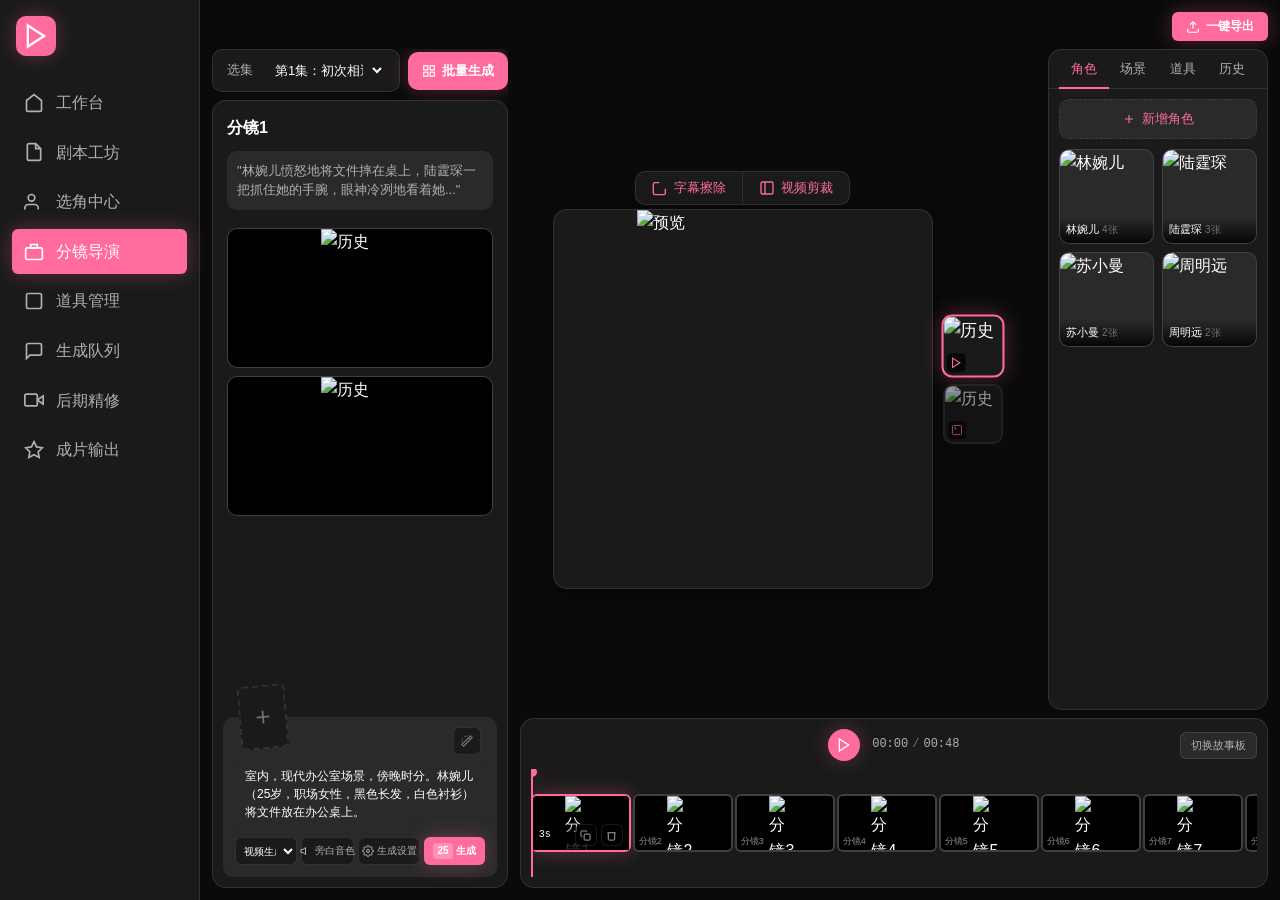
==== index.html @ 308f5a4c "Initial commit: 分镜导演模块暗色主题版本" ====
<!DOCTYPE html>
<html lang="zh-CN">
<head>
  <meta charset="UTF-8">
  <meta name="viewport" content="width=device-width, initial-scale=1.0">
  <title>分镜导演 - 暗色主题</title>
  <link rel="stylesheet" href="director-dark-styles.css">
</head>
<body>
  <div class="app-container">
    <!-- 左侧导航栏 -->
    <nav class="sidebar">
      <div class="sidebar-header">
        <div class="logo">
          <svg width="28" height="28" viewBox="0 0 24 24" fill="none" stroke="currentColor" stroke-width="2"><polygon points="5 3 19 12 5 21 5 3"/></svg>
        </div>
      </div>
      <ul class="nav-menu">
        <li class="nav-item"><svg width="20" height="20" viewBox="0 0 24 24" fill="none" stroke="currentColor" stroke-width="2"><path d="M3 9l9-7 9 7v11a2 2 0 0 1-2 2H5a2 2 0 0 1-2-2z"/></svg><span>工作台</span></li>
        <li class="nav-item"><svg width="20" height="20" viewBox="0 0 24 24" fill="none" stroke="currentColor" stroke-width="2"><path d="M14 2H6a2 2 0 0 0-2 2v16a2 2 0 0 0 2 2h12a2 2 0 0 0 2-2V8z"/><polyline points="14 2 14 8 20 8"/></svg><span>剧本工坊</span></li>
        <li class="nav-item"><svg width="20" height="20" viewBox="0 0 24 24" fill="none" stroke="currentColor" stroke-width="2"><path d="M17 21v-2a4 4 0 0 0-4-4H5a4 4 0 0 0-4 4v2"/><circle cx="9" cy="7" r="4"/></svg><span>选角中心</span></li>
        <li class="nav-item active"><svg width="20" height="20" viewBox="0 0 24 24" fill="none" stroke="currentColor" stroke-width="2"><rect x="2" y="7" width="20" height="14" rx="2"/><path d="M16 3h-8v4h8V3z"/></svg><span>分镜导演</span></li>
        <li class="nav-item"><svg width="20" height="20" viewBox="0 0 24 24" fill="none" stroke="currentColor" stroke-width="2"><rect x="3" y="3" width="18" height="18" rx="2"/></svg><span>道具管理</span></li>
        <li class="nav-item"><svg width="20" height="20" viewBox="0 0 24 24" fill="none" stroke="currentColor" stroke-width="2"><path d="M21 15a2 2 0 0 1-2 2H7l-4 4V5a2 2 0 0 1 2-2h14a2 2 0 0 1 2 2z"/></svg><span>生成队列</span></li>
        <li class="nav-item"><svg width="20" height="20" viewBox="0 0 24 24" fill="none" stroke="currentColor" stroke-width="2"><polygon points="23 7 16 12 23 17 23 7"/><rect x="1" y="5" width="15" height="14" rx="2"/></svg><span>后期精修</span></li>
        <li class="nav-item"><svg width="20" height="20" viewBox="0 0 24 24" fill="none" stroke="currentColor" stroke-width="2"><polygon points="12 2 15.09 8.26 22 9.27 17 14.14 18.18 21.02 12 17.77 5.82 21.02 7 14.14 2 9.27 8.91 8.26 12 2"/></svg><span>成片输出</span></li>
      </ul>
    </nav>

    <!-- 主内容区 -->
    <main class="main-content">
      <!-- 顶部工具栏 -->
      <div class="top-toolbar">
        <div class="toolbar-spacer"></div>
        <button class="export-btn" id="exportBtn"><svg width="16" height="16" viewBox="0 0 24 24" fill="none" stroke="currentColor" stroke-width="2"><path d="M21 15v4a2 2 0 0 1-2 2H5a2 2 0 0 1-2-2v-4"/><polyline points="17 8 12 3 7 8"/><line x1="12" y1="3" x2="12" y2="15"/></svg>一键导出</button>
      </div>
      <!-- 内容区域 -->
      <div class="content-wrapper">
        <!-- 左侧分镜操作面板 -->
        <aside class="left-panel">
          <div class="left-panel-top-row">
            <div class="episode-selector">
              <label>选集</label>
              <select id="episodeSelect">
                <option>第1集：初次相遇</option>
                <option>第2集：意外邂逅</option>
                <option>第3集：心动时刻</option>
              </select>
            </div>
            <button class="batch-gen-btn" id="batchGenBtn">
              <svg width="14" height="14" viewBox="0 0 24 24" fill="none" stroke="currentColor" stroke-width="2"><rect x="3" y="3" width="7" height="7"/><rect x="14" y="3" width="7" height="7"/><rect x="3" y="14" width="7" height="7"/><rect x="14" y="14" width="7" height="7"/></svg>
              批量生成
            </button>
          </div>

          <div class="shot-panel-container">
            <div class="shot-info-section">
              <h2 class="shot-title">分镜1</h2>
              <div class="shot-text-container">
                <div class="shot-text-content" id="shotTextContent">"林婉儿愤怒地将文件摔在桌上，陆霆琛一把抓住她的手腕，眼神冷冽地看着她..."</div>
                <button class="edit-icon-btn" id="editTextBtn" title="编辑原文">
                  <svg width="16" height="16" viewBox="0 0 24 24" fill="none" stroke="currentColor" stroke-width="2"><path d="M11 4H4a2 2 0 0 0-2 2v14a2 2 0 0 0 2 2h14a2 2 0 0 0 2-2v-7"/><path d="M18.5 2.5a2.121 2.121 0 0 1 3 3L12 15l-4 1 1-4 9.5-9.5z"/></svg>
                </button>
              </div>
              <div class="history-section">
                <div class="history-card">
                  <div class="history-card-inner">
                    <img src="https://images.unsplash.com/photo-1517457373958-b7bdd4587205?w=300&h=400&fit=crop" alt="历史1">
                  </div>
                  <div class="history-overlay">
                    <div class="history-prompt">室内，现代办公室场景，傍晚时分。林婉儿（25岁，职场女性，黑色长发，白色衬衫）愤怒地将文件摔在桌上，陆霆琛一把抓住她的手腕，眼神冷冽地看着她。电影级调色，IMAX画质，精细光影，专业摄影构图。</div>
                    <div class="history-actions">
                      <button class="history-btn" data-action="reference" title="引用"><svg width="16" height="16" viewBox="0 0 24 24" fill="none" stroke="currentColor" stroke-width="2"><path d="M10 13a5 5 0 0 0 7.54.54l3-3a5 5 0 0 0-7.07-7.07l-1.72 1.71"/></svg><span>引用</span></button>
                      <button class="history-btn" data-action="download" title="下载"><svg width="16" height="16" viewBox="0 0 24 24" fill="none" stroke="currentColor" stroke-width="2"><path d="M21 15v4a2 2 0 0 1-2 2H5a2 2 0 0 1-2-2v-4"/><polyline points="7 10 12 15 17 10"/><line x1="12" y1="15" x2="12" y2="3"/></svg><span>下载</span></button>
                    </div>
                  </div>
                </div>
              </div>
            </div>
          </div>
        </aside>

        <!-- 中间+右侧 -->
        <div class="center-right-wrapper">
          <section class="center-panel">
            <div class="preview-wrapper">
              <div class="preview-main">
                <div class="preview-actions">
                  <button class="action-btn" id="subtitleEraseBtn"><svg width="18" height="18" viewBox="0 0 24 24" fill="none" stroke="currentColor" stroke-width="2"><path d="M11 4H4a2 2 0 0 0-2 2v14a2 2 0 0 0 2 2h14a2 2 0 0 0 2-2v-7"/></svg>字幕擦除</button>
                  <button class="action-btn" id="videoCropBtn"><svg width="18" height="18" viewBox="0 0 24 24" fill="none" stroke="currentColor" stroke-width="2"><rect x="3" y="3" width="18" height="18" rx="2"/><line x1="9" y1="3" x2="9" y2="21"/></svg>视频剪裁</button>
                </div>
                <div class="preview-box">
                  <img src="https://images.unsplash.com/photo-1517457373958-b7bdd4587205?w=300&h=400&fit=crop" alt="预览">
                </div>
              </div>
              <div class="preview-history">
                <div class="preview-history-item active">
                  <img src="https://images.unsplash.com/photo-1517457373958-b7bdd4587205?w=100&h=100&fit=crop" alt="历史1">
                  <div class="history-type-icon video"><svg width="12" height="12" viewBox="0 0 24 24" fill="none" stroke="currentColor" stroke-width="2"><polygon points="5 3 19 12 5 21 5 3"/></svg></div>
                </div>
                <div class="preview-history-item">
                  <img src="https://images.unsplash.com/photo-1529156069898-49953e39b3ac?w=100&h=100&fit=crop" alt="历史2">
                  <div class="history-type-icon image"><svg width="12" height="12" viewBox="0 0 24 24" fill="none" stroke="currentColor" stroke-width="2"><rect x="3" y="3" width="18" height="18" rx="2"/><circle cx="8.5" cy="8.5" r="1.5"/></svg></div>
                </div>
              </div>
            </div>
          </section>
          <aside class="right-panel">
            <div class="asset-tabs">
              <button class="asset-tab active" data-tab="character">角色</button>
              <button class="asset-tab" data-tab="scene">场景</button>
              <button class="asset-tab" data-tab="prop">道具</button>
              <button class="asset-tab" data-tab="history">历史</button>
            </div>
            <div class="asset-content" id="assetContent">
              <div class="asset-tab-content active" data-content="character">
                <button class="add-asset-btn" id="addCharacterBtn"><svg width="16" height="16" viewBox="0 0 24 24" fill="none" stroke="currentColor" stroke-width="2"><line x1="12" y1="5" x2="12" y2="19"/><line x1="5" y1="12" x2="19" y2="12"/></svg>新增角色</button>
                <div class="asset-collection-list">
                  <div class="asset-collection" data-collection="char1">
                    <div class="collection-cover">
                      <img src="https://images.unsplash.com/photo-1494790108377-be9c29b29330?w=200&h=200&fit=crop" alt="林婉儿">
                      <div class="collection-label">林婉儿 <span class="collection-count">4张</span></div>
                    </div>
                    <div class="collection-items" data-items='[{"src":"https://images.unsplash.com/photo-1494790108377-be9c29b29330?w=200&h=200&fit=crop","alt":"正面"},{"src":"https://images.unsplash.com/photo-1438761681033-6461ffad8d80?w=200&h=200&fit=crop","alt":"侧面"},{"src":"https://images.unsplash.com/photo-1529156069898-49953e39b3ac?w=200&h=200&fit=crop","alt":"全身"},{"src":"https://images.unsplash.com/photo-1517457373958-b7bdd4587205?w=200&h=200&fit=crop","alt":"特写"}]'></div>
                  </div>
                  <div class="asset-collection" data-collection="char2">
                    <div class="collection-cover">
                      <img src="https://images.unsplash.com/photo-1507003211169-0a1dd7228f2d?w=200&h=200&fit=crop" alt="陆霆琛">
                      <div class="collection-label">陆霆琛 <span class="collection-count">3张</span></div>
                    </div>
                    <div class="collection-items" data-items='[{"src":"https://images.unsplash.com/photo-1507003211169-0a1dd7228f2d?w=200&h=200&fit=crop","alt":"正面"},{"src":"https://images.unsplash.com/photo-1500648767791-00dcc994a43e?w=200&h=200&fit=crop","alt":"侧面"},{"src":"https://images.unsplash.com/photo-1556761175-5973dc0f32e7?w=200&h=200&fit=crop","alt":"全身"}]'></div>
                  </div>
                  <div class="asset-collection" data-collection="char3">
                    <div class="collection-cover">
                      <img src="https://images.unsplash.com/photo-1438761681033-6461ffad8d80?w=200&h=200&fit=crop" alt="苏小曼">
                      <div class="collection-label">苏小曼 <span class="collection-count">2张</span></div>
                    </div>
                    <div class="collection-items" data-items='[{"src":"https://images.unsplash.com/photo-1438761681033-6461ffad8d80?w=200&h=200&fit=crop","alt":"正面"},{"src":"https://images.unsplash.com/photo-1485846234645-a62644f84728?w=200&h=200&fit=crop","alt":"侧面"}]'></div>
                  </div>
                  <div class="asset-collection" data-collection="char4">
                    <div class="collection-cover">
                      <img src="https://images.unsplash.com/photo-1500648767791-00dcc994a43e?w=200&h=200&fit=crop" alt="周明远">
                      <div class="collection-label">周明远 <span class="collection-count">2张</span></div>
                    </div>
                    <div class="collection-items" data-items='[{"src":"https://images.unsplash.com/photo-1500648767791-00dcc994a43e?w=200&h=200&fit=crop","alt":"正面"},{"src":"https://images.unsplash.com/photo-1497366216548-37526070297c?w=200&h=200&fit=crop","alt":"全身"}]'></div>
                  </div>
                </div>
              </div>
              <div class="asset-tab-content" data-content="scene">
                <button class="add-asset-btn" id="addSceneBtn"><svg width="16" height="16" viewBox="0 0 24 24" fill="none" stroke="currentColor" stroke-width="2"><line x1="12" y1="5" x2="12" y2="19"/><line x1="5" y1="12" x2="19" y2="12"/></svg>新增场景</button>
                <div class="asset-collection-list">
                  <div class="asset-collection" data-collection="scene1">
                    <div class="collection-cover">
                      <img src="https://images.unsplash.com/photo-1497366216548-37526070297c?w=200&h=200&fit=crop" alt="办公室">
                      <div class="collection-label">办公室 <span class="collection-count">3张</span></div>
                    </div>
                    <div class="collection-items" data-items='[{"src":"https://images.unsplash.com/photo-1497366216548-37526070297c?w=200&h=200&fit=crop","alt":"全景"},{"src":"https://images.unsplash.com/photo-1497215728101-856f4ea42174?w=200&h=200&fit=crop","alt":"近景"},{"src":"https://images.unsplash.com/photo-1556761175-5973dc0f32e7?w=200&h=200&fit=crop","alt":"窗边"}]'></div>
                  </div>
                  <div class="asset-collection" data-collection="scene2">
                    <div class="collection-cover">
                      <img src="https://images.unsplash.com/photo-1497215728101-856f4ea42174?w=200&h=200&fit=crop" alt="咖啡厅">
                      <div class="collection-label">咖啡厅 <span class="collection-count">2张</span></div>
                    </div>
                    <div class="collection-items" data-items='[{"src":"https://images.unsplash.com/photo-1497215728101-856f4ea42174?w=200&h=200&fit=crop","alt":"内景"},{"src":"https://images.unsplash.com/photo-1517457373958-b7bdd4587205?w=200&h=200&fit=crop","alt":"外景"}]'></div>
                  </div>
                </div>
              </div>
              <div class="asset-tab-content" data-content="prop">
                <button class="add-asset-btn" id="addPropBtn"><svg width="16" height="16" viewBox="0 0 24 24" fill="none" stroke="currentColor" stroke-width="2"><line x1="12" y1="5" x2="12" y2="19"/><line x1="5" y1="12" x2="19" y2="12"/></svg>新增道具</button>
                <div class="asset-grid">
                  <div class="asset-item" data-asset-src="https://images.unsplash.com/photo-1485846234645-a62644f84728?w=200&h=200&fit=crop"><img src="https://images.unsplash.com/photo-1485846234645-a62644f84728?w=200&h=200&fit=crop" alt="道具1"><div class="asset-item-actions"><button class="asset-ref-btn">引用</button><button class="asset-edit-btn">编辑</button></div></div>
                </div>
              </div>
              <div class="asset-tab-content" data-content="history">
                <div class="history-filters">
                  <select class="filter-select"><option>全部类型</option><option>视频</option><option>图片</option></select>
                  <select class="filter-select"><option>全部选集</option><option>第1集</option><option>第2集</option></select>
                </div>
                <div class="asset-grid">
                  <div class="asset-item" data-asset-src="https://images.unsplash.com/photo-1517457373958-b7bdd4587205?w=200&h=200&fit=crop"><img src="https://images.unsplash.com/photo-1517457373958-b7bdd4587205?w=200&h=200&fit=crop" alt="历史1"><div class="asset-item-actions"><button class="asset-ref-btn">引用</button></div></div>
                  <div class="asset-item" data-asset-src="https://images.unsplash.com/photo-1529156069898-49953e39b3ac?w=200&h=200&fit=crop"><img src="https://images.unsplash.com/photo-1529156069898-49953e39b3ac?w=200&h=200&fit=crop" alt="历史2"><div class="asset-item-actions"><button class="asset-ref-btn">引用</button></div></div>
                  <div class="asset-item" data-asset-src="https://images.unsplash.com/photo-1485846234645-a62644f84728?w=200&h=200&fit=crop"><img src="https://images.unsplash.com/photo-1485846234645-a62644f84728?w=200&h=200&fit=crop" alt="历史3"><div class="asset-item-actions"><button class="asset-ref-btn">引用</button></div></div>
                  <div class="asset-item" data-asset-src="https://images.unsplash.com/photo-1497366216548-37526070297c?w=200&h=200&fit=crop"><img src="https://images.unsplash.com/photo-1497366216548-37526070297c?w=200&h=200&fit=crop" alt="历史4"><div class="asset-item-actions"><button class="asset-ref-btn">引用</button></div></div>
                  <div class="asset-item" data-asset-src="https://images.unsplash.com/photo-1497215728101-856f4ea42174?w=200&h=200&fit=crop"><img src="https://images.unsplash.com/photo-1497215728101-856f4ea42174?w=200&h=200&fit=crop" alt="历史5"><div class="asset-item-actions"><button class="asset-ref-btn">引用</button></div></div>
                  <div class="asset-item" data-asset-src="https://images.unsplash.com/photo-1556761175-5973dc0f32e7?w=200&h=200&fit=crop"><img src="https://images.unsplash.com/photo-1556761175-5973dc0f32e7?w=200&h=200&fit=crop" alt="历史6"><div class="asset-item-actions"><button class="asset-ref-btn">引用</button></div></div>
                </div>
              </div>
            </div>
          </aside>
        </div>
      </div>

      <!-- 底部区域：左面板延伸 + 时间轴 -->
      <div class="bottom-row" id="bottomRow">
        <div class="bottom-left-spacer">
          <!-- 生成操作区 -->
          <div class="generation-container" id="generationContainer">
            <div class="generation-inner-frame" id="generationInnerFrame">
              <div class="reference-stack" id="referenceStack">
                <div class="ref-add-box" id="refAddBox">
                  <svg width="32" height="32" viewBox="0 0 24 24" fill="none" stroke="currentColor" stroke-width="2"><line x1="12" y1="5" x2="12" y2="19"/><line x1="5" y1="12" x2="19" y2="12"/></svg>
                  <input type="file" class="ref-file-input" id="refFileInput" accept="image/*,video/*" multiple>
                </div>
              </div>
              <button class="optimize-btn" id="optimizeBtn" title="优化提示词">
                <svg width="18" height="18" viewBox="0 0 24 24" fill="none" stroke="currentColor" stroke-width="2"><path d="M6 21L21 6l-3-3L3 18l3 3z"/><path d="M15 6l3 3"/><path d="M9 3v2"/><path d="M3 9h2"/><path d="M12 3l1 1"/><path d="M3 12l1 1"/></svg>
              </button>
              <div class="prompt-input" id="promptInput" contenteditable="true" data-placeholder="请输入提示词...">室内，现代办公室场景，傍晚时分。林婉儿（25岁，职场女性，黑色长发，白色衬衫）将文件放在办公桌上。</div>
              <div class="generation-controls">
                <select class="control-select" id="generationType"><option>视频生成</option><option>图片生成</option></select>
                <div class="voice-select-wrapper" id="voiceWrapper">
                  <button class="voice-select-btn" id="voiceSelectBtn"><svg width="14" height="14" viewBox="0 0 24 24" fill="none" stroke="currentColor" stroke-width="2"><polygon points="11 5 6 9 2 9 2 15 6 15 11 19 11 5"/></svg><span>旁白音色</span></button>
                </div>
                <button class="control-btn settings-btn" id="genSettingsBtn"><svg width="14" height="14" viewBox="0 0 24 24" fill="none" stroke="currentColor" stroke-width="2"><circle cx="12" cy="12" r="3"/><path d="M19.4 15a1.65 1.65 0 0 0 .33 1.82l.06.06a2 2 0 0 1-2.83 2.83l-.06-.06a1.65 1.65 0 0 0-1.82-.33 1.65 1.65 0 0 0-1 1.51V21a2 2 0 0 1-4 0v-.09A1.65 1.65 0 0 0 9 19.4a1.65 1.65 0 0 0-1.82.33l-.06.06a2 2 0 0 1-2.83-2.83l.06-.06A1.65 1.65 0 0 0 4.68 15a1.65 1.65 0 0 0-1.51-1H3a2 2 0 0 1 0-4h.09A1.65 1.65 0 0 0 4.6 9a1.65 1.65 0 0 0-.33-1.82l-.06-.06a2 2 0 0 1 2.83-2.83l.06.06A1.65 1.65 0 0 0 9 4.68a1.65 1.65 0 0 0 1-1.51V3a2 2 0 0 1 4 0v.09a1.65 1.65 0 0 0 1 1.51 1.65 1.65 0 0 0 1.82-.33l.06-.06a2 2 0 0 1 2.83 2.83l-.06.06A1.65 1.65 0 0 0 19.4 9a1.65 1.65 0 0 0 1.51 1H21a2 2 0 0 1 0 4h-.09a1.65 1.65 0 0 0-1.51 1z"/></svg><span>生成设置</span></button>
                <button class="generate-btn" id="generateBtn"><span class="gen-cost">25</span>生成</button>
              </div>
            </div>
          </div>
        </div>
        <div class="timeline-panel" id="timelinePanel">
          <div class="timeline-header">
            <button class="play-btn" id="playBtn">
              <svg width="20" height="20" viewBox="0 0 24 24" fill="none" stroke="currentColor" stroke-width="2"><polygon points="5 3 19 12 5 21 5 3"/></svg>
            </button>
            <div class="time-info">
              <span class="current-time" id="currentTimeDisplay">00:00</span>
              <span class="time-separator">/</span>
              <span class="total-time">01:23</span>
            </div>
            <button class="switch-view-btn" id="switchViewBtn">切换故事板</button>
          </div>
          <div class="timeline-content" id="timelineContent">
            <div class="timeline-playhead" id="timelinePlayhead"></div>
            <div class="timeline-shots"></div>
          </div>
        </div>
      </div>
    </main>
  </div>
  <script src="director-dark.js"></script>
</body>
</html>
---- director-dark-styles.css ----
/* 分镜导演 - 暗色主题 + 桃红色主调 */

:root {
  --bg-primary: #0a0a0a;
  --bg-secondary: #1a1a1a;
  --bg-tertiary: #2a2a2a;
  --bg-elevated: #1e1e1e;
  --primary: #ff6b9d;
  --primary-hover: #ff8ab3;
  --primary-active: #ff4d85;
  --primary-glow: rgba(255, 107, 157, 0.3);
  --text-primary: #ffffff;
  --text-secondary: #b0b0b0;
  --text-muted: #707070;
  --border: rgba(255, 255, 255, 0.1);
  --border-hover: var(--primary);
  --shadow-sm: 0 2px 8px rgba(0, 0, 0, 0.4);
  --shadow-md: 0 4px 16px rgba(0, 0, 0, 0.5);
  --shadow-lg: 0 8px 32px rgba(0, 0, 0, 0.6);
  --shadow-glow: 0 0 20px var(--primary-glow);
  --radius-sm: 6px;
  --radius-md: 10px;
  --radius-lg: 14px;
  --spacing-xs: 8px;
  --spacing-sm: 12px;
  --spacing-md: 16px;
  --spacing-lg: 24px;
  --spacing-xl: 32px;
  --left-panel-pct: 26%;
}

* { margin: 0; padding: 0; box-sizing: border-box; }

body {
  font-family: -apple-system, BlinkMacSystemFont, "Segoe UI", "PingFang SC", "Hiragino Sans GB", "Microsoft YaHei", sans-serif;
  background: var(--bg-primary);
  color: var(--text-primary);
  line-height: 1.6;
  overflow: hidden;
}

.app-container { display: flex; height: 100vh; width: 100vw; }

/* ========== 左侧导航栏 ========== */
.sidebar {
  width: 200px; background: var(--bg-secondary); border-right: 1px solid var(--border);
  display: flex; flex-direction: column; padding: var(--spacing-md) 0; flex-shrink: 0;
}
.sidebar-header { padding: 0 var(--spacing-md) var(--spacing-lg); }
.logo {
  width: 40px; height: 40px; background: var(--primary); border-radius: var(--radius-md);
  display: flex; align-items: center; justify-content: center; color: white; box-shadow: var(--shadow-glow);
}
.nav-menu { list-style: none; padding: 0 var(--spacing-sm); display: flex; flex-direction: column; gap: 4px; }
.nav-item {
  display: flex; align-items: center; gap: var(--spacing-sm); padding: 10px var(--spacing-sm);
  border-radius: var(--radius-sm); color: var(--text-secondary); cursor: pointer; transition: all 0.2s;
}
.nav-item:hover { background: var(--bg-tertiary); color: var(--text-primary); }
.nav-item.active { background: var(--primary); color: white; box-shadow: var(--shadow-glow); }
.nav-item svg { flex-shrink: 0; }

/* ========== 主内容区 ========== */
.main-content { flex: 1; display: flex; flex-direction: column; overflow: hidden; padding: 12px; gap: 0; }

/* ========== 顶部工具栏 ========== */
.top-toolbar {
  flex-shrink: 0; display: flex; align-items: center; justify-content: flex-end;
  padding: 0 0 8px 0; min-height: 32px;
}
.toolbar-spacer { flex: 1; }
.export-btn {
  padding: 6px 14px; background: var(--primary); border: none;
  border-radius: var(--radius-sm); color: white; font-size: 12px; font-weight: 600; cursor: pointer;
  display: flex; align-items: center; gap: 6px; transition: all 0.2s; box-shadow: var(--shadow-glow);
}
.export-btn svg { width: 14px; height: 14px; }
.export-btn:hover { background: var(--primary-hover); transform: translateY(-2px); box-shadow: 0 0 30px var(--primary-glow); }
.export-btn:active { transform: translateY(0); }

/* ========== 选集选择器 ========== */
.left-panel-top-row {
  flex-shrink: 0; display: flex; align-items: center; gap: 8px;
}
.episode-selector {
  flex: 1; display: flex; align-items: center; gap: 12px;
  background: var(--bg-secondary); padding: 10px 14px; border-radius: var(--radius-md); border: 1px solid var(--border);
  min-width: 0;
}
.episode-selector label { color: var(--text-secondary); font-size: 13px; white-space: nowrap; }
.episode-selector select { background: transparent; border: none; color: var(--text-primary); font-size: 13px; cursor: pointer; outline: none; padding: 2px 6px; flex: 1; min-width: 0; }
.batch-gen-btn {
  flex-shrink: 0; padding: 10px 14px; background: var(--primary); border: none;
  border-radius: var(--radius-md); color: white; font-size: 13px; font-weight: 600; cursor: pointer;
  display: flex; align-items: center; gap: 6px; transition: all 0.2s; white-space: nowrap;
  box-shadow: var(--shadow-glow);
}
.batch-gen-btn svg { flex-shrink: 0; }
.batch-gen-btn:hover { background: var(--primary-hover); transform: translateY(-1px); box-shadow: 0 0 24px var(--primary-glow); }

/* ========== 内容包装器 ========== */
.content-wrapper { flex: 1; display: flex; gap: 12px; overflow: hidden; min-height: 0; }

/* ========== 左侧分镜操作面板 ========== */
.left-panel { width: var(--left-panel-pct); flex-shrink: 0; display: flex; flex-direction: column; overflow: hidden; gap: 8px; }
.center-right-wrapper { flex: 1; display: flex; gap: 12px; min-width: 0; overflow: hidden; }

.shot-panel-container {
  flex: 1; display: flex; flex-direction: column; overflow: hidden;
  background: var(--bg-secondary); border-radius: var(--radius-lg) var(--radius-lg) 0 0;
  border: 1px solid var(--border); border-bottom: none; min-height: 0;
}
.shot-panel-container::-webkit-scrollbar { width: 6px; }
.shot-panel-container::-webkit-scrollbar-track { background: transparent; }
.shot-panel-container::-webkit-scrollbar-thumb { background: var(--bg-tertiary); border-radius: 3px; }
.shot-info-section { padding: 14px; display: flex; flex-direction: column; flex: 1; min-height: 0; overflow: hidden; }
.shot-info-section::-webkit-scrollbar { width: 6px; }
.shot-info-section::-webkit-scrollbar-track { background: transparent; }
.shot-info-section::-webkit-scrollbar-thumb { background: var(--bg-tertiary); border-radius: 3px; }
.shot-title { font-size: 16px; font-weight: 600; margin-bottom: 10px; color: var(--text-primary); flex-shrink: 0; }

/* 分镜原文容器 */
.shot-text-container {
  position: relative; background: var(--bg-tertiary); border-radius: var(--radius-md);
  padding: 10px; margin-bottom: 10px; min-height: 50px; flex-shrink: 0;
}
.shot-text-content { color: var(--text-secondary); font-size: 13px; line-height: 1.5; }
.edit-icon-btn {
  position: absolute; bottom: 8px; right: 8px; width: 28px; height: 28px;
  background: var(--bg-secondary); border: 1px solid var(--border); border-radius: var(--radius-sm);
  color: var(--text-muted); cursor: pointer; display: flex; align-items: center; justify-content: center;
  opacity: 0; transition: all 0.2s;
}
.shot-text-container:hover .edit-icon-btn { opacity: 1; }
.edit-icon-btn:hover { background: var(--primary); border-color: var(--primary); color: white; box-shadow: var(--shadow-glow); }

/* 生成历史记录 */
.history-section { margin-bottom: 10px; flex: 1; overflow-y: auto; min-height: 0; }
.history-section::-webkit-scrollbar { width: 6px; }
.history-section::-webkit-scrollbar-track { background: transparent; }
.history-section::-webkit-scrollbar-thumb { background: var(--bg-tertiary); border-radius: 3px; }
.history-card {
  position: relative; width: 100%; height: 140px; background: var(--bg-tertiary);
  border-radius: var(--radius-md); overflow: hidden; cursor: pointer;
  border: 1px solid var(--border); transition: all 0.3s;
}
.history-card:hover { border-color: var(--primary); box-shadow: var(--shadow-glow); }
.history-card-inner { width: 100%; height: 100%; display: flex; align-items: center; justify-content: center; background: #000; }
.history-card-inner img { height: 100%; width: auto; aspect-ratio: 9/16; object-fit: cover; }
.history-overlay {
  position: absolute; bottom: 0; left: 0; right: 0;
  background: linear-gradient(to top, rgba(0,0,0,0.95) 0%, rgba(0,0,0,0.7) 60%, transparent 100%);
  padding: 12px 10px 8px; transform: translateY(100%); transition: transform 0.3s; z-index: 2;
}
.history-card:hover .history-overlay { transform: translateY(0); }
.history-prompt {
  color: var(--text-secondary); font-size: 11px; line-height: 1.5; margin-bottom: 6px;
  display: -webkit-box; -webkit-line-clamp: 4; line-clamp: 4; -webkit-box-orient: vertical; overflow: hidden;
}
.history-actions { display: flex; gap: 6px; }
.history-btn {
  flex: 1; padding: 5px 8px; background: var(--bg-secondary); border: 1px solid var(--border);
  border-radius: var(--radius-sm); color: var(--text-secondary); cursor: pointer;
  display: flex; align-items: center; justify-content: center; gap: 4px; transition: all 0.2s; font-size: 11px;
}
.history-btn svg { width: 12px; height: 12px; flex-shrink: 0; }
.history-btn:hover { background: var(--primary); border-color: var(--primary); color: white; box-shadow: var(--shadow-glow); }

/* ========== 生成操作区 ========== */
.generation-container {
  padding: 10px; padding-top: 36px;
  flex-shrink: 0; display: flex; flex-direction: column; position: relative; z-index: 2;
}
.generation-inner-frame {
  position: relative; background: var(--bg-tertiary); border-radius: var(--radius-md);
  padding: 42px 12px 12px 12px; display: flex; flex-direction: column; gap: 8px;
}

/* 参考图容器 */
.reference-stack {
  position: absolute; top: 0; left: 16px; transform: translateY(-50%);
  z-index: 10; display: flex; align-items: center;
}
.ref-add-box {
  position: relative; width: 48px; height: 64px; background: var(--bg-secondary);
  border: 2px dashed var(--border); border-radius: var(--radius-sm);
  display: flex; align-items: center; justify-content: center; cursor: pointer;
  transform: rotate(-5deg); transform-origin: center; transition: all 0.3s;
}
.ref-add-box svg { width: 22px; height: 22px; color: var(--text-muted); }
.ref-add-box:hover { border-color: var(--primary); background: rgba(255, 107, 157, 0.1); }
.ref-file-input { position: absolute; width: 100%; height: 100%; opacity: 0; cursor: pointer; }

/* 参考图堆叠 - 有图片时的状态 */
.reference-stack.has-images { display: block; position: absolute; top: 0; left: 16px; transform: translateY(-50%); height: 64px; }
.reference-stack.has-images .ref-add-box {
  width: 20px; height: 20px; border-radius: 50%; position: absolute; transform: none;
  background: var(--bg-secondary); z-index: 100; border-width: 1.5px; border-style: dashed;
  flex-shrink: 0; margin: 0;
}
.reference-stack.has-images .ref-add-box svg { width: 10px; height: 10px; }

.ref-image-item {
  position: absolute; width: 48px; height: 64px; background: var(--bg-secondary);
  border: 2px solid var(--border); border-radius: var(--radius-sm); overflow: hidden;
  cursor: pointer; transition: all 0.3s; box-shadow: var(--shadow-md);
}
.ref-image-item img, .ref-image-item video { width: 100%; height: 100%; object-fit: cover; }
.ref-image-item:hover { border-color: var(--primary); box-shadow: var(--shadow-glow); }

.ref-image-delete {
  position: absolute; top: 2px; right: 2px; width: 16px; height: 16px;
  background: rgba(0,0,0,0.7); border: none; border-radius: 50%; color: white;
  font-size: 10px; line-height: 1; cursor: pointer; display: none;
  align-items: center; justify-content: center; z-index: 20; transition: all 0.2s;
}
.ref-image-delete:hover { background: var(--primary); }

/* 悬浮展开 */
.reference-stack.has-images:hover { display: flex; align-items: flex-end; height: auto; }
.reference-stack:hover .ref-image-item { position: relative; display: inline-block; margin-right: 6px; left: auto !important; top: auto !important; }
.reference-stack:hover .ref-image-item .ref-image-delete { display: flex; }
.reference-stack.has-images:hover .ref-add-box {
  position: relative; bottom: auto; right: auto; left: auto !important;
  align-self: flex-end; margin-bottom: 2px;
}

.ref-type-badge {
  position: absolute; bottom: 3px; left: 3px; padding: 2px 4px;
  background: rgba(0,0,0,0.75); border-radius: 3px; pointer-events: none;
  display: flex; align-items: center; justify-content: center;
  line-height: 1;
}

/* 提示词优化按钮 */
.optimize-btn {
  position: absolute; top: 10px; right: 16px; width: 28px; height: 28px;
  background: var(--bg-secondary); border: 1px solid var(--border); border-radius: var(--radius-sm);
  color: var(--text-muted); cursor: pointer; display: flex; align-items: center; justify-content: center;
  transition: all 0.2s; z-index: 5;
}
.optimize-btn svg { width: 14px; height: 14px; }
.optimize-btn:hover { background: var(--primary); border-color: var(--primary); color: white; box-shadow: var(--shadow-glow); }

.prompt-input {
  width: 100%; min-height: 44px; max-height: 100px; background: var(--bg-tertiary);
  border: none; border-radius: var(--radius-sm); padding: 8px 10px;
  color: var(--text-primary); font-size: 12px; line-height: 1.5;
  overflow-y: auto; font-family: inherit; transition: all 0.3s;
  outline: none; word-break: break-all;
}
.prompt-input:empty::before { content: attr(data-placeholder); color: var(--text-muted); pointer-events: none; }
.prompt-input:focus { outline: none; }
.prompt-input .at-tag {
  display: inline-block; background: rgba(255,107,157,0.15); border: 1px solid var(--primary);
  border-radius: 4px; padding: 0 5px; margin: 0 1px; color: var(--primary); font-size: 12px;
  line-height: 1.6; white-space: nowrap; vertical-align: baseline;
}

.generation-controls { display: flex; gap: 4px; }
.control-select {
  flex: 1; padding: 6px 4px; background: var(--bg-secondary); border: 1px solid var(--border);
  border-radius: var(--radius-sm); color: var(--text-primary); font-size: 10px; cursor: pointer; transition: all 0.2s;
  min-width: 0;
}
.control-select:hover { border-color: var(--primary); }
.control-select:focus { outline: none; border-color: var(--primary); }

/* 生成设置按钮 */
.control-btn {
  padding: 6px 4px; background: var(--bg-secondary); border: 1px solid var(--border);
  border-radius: var(--radius-sm); color: var(--text-secondary); font-size: 10px; cursor: pointer;
  display: flex; align-items: center; justify-content: center; gap: 3px;
  transition: all 0.2s; white-space: nowrap; min-width: 0; flex: 1;
}
.control-btn svg { width: 12px; height: 12px; flex-shrink: 0; }
.control-btn:hover { border-color: var(--primary); color: var(--primary); }

/* 旁白音色按钮 */
.voice-select-wrapper { flex: 1; position: relative; min-width: 0; }
.voice-select-btn {
  width: 100%; padding: 6px 4px; background: var(--bg-secondary); border: 1px solid var(--border);
  border-radius: var(--radius-sm); color: var(--text-secondary); font-size: 10px; cursor: pointer;
  display: flex; align-items: center; justify-content: center; gap: 3px; transition: all 0.2s;
  white-space: nowrap;
}
.voice-select-btn svg { width: 12px; height: 12px; flex-shrink: 0; }
.voice-select-btn:hover { border-color: var(--primary); color: var(--text-primary); }

.generate-btn {
  flex: 1; padding: 6px 4px; background: var(--primary); border: none;
  border-radius: var(--radius-sm); color: white; font-size: 10px; font-weight: 600; cursor: pointer;
  display: flex; align-items: center; justify-content: center; gap: 3px;
  transition: all 0.2s; box-shadow: var(--shadow-glow); white-space: nowrap; min-width: 0;
}
.gen-cost {
  display: inline-flex; align-items: center; justify-content: center;
  background: rgba(255,255,255,0.25); border-radius: 3px; padding: 0 4px;
  font-size: 10px; font-weight: 700; line-height: 16px; min-width: 18px;
}
.generate-btn:hover { background: var(--primary-hover); transform: translateY(-2px); box-shadow: 0 0 30px var(--primary-glow); }
.generate-btn:active { transform: translateY(0); }

/* ========== 中间视频预览区 ========== */
.center-panel { flex: 1; display: flex; flex-direction: column; min-width: 0; }
.preview-wrapper { flex: 1; display: flex; gap: 10px; align-items: center; justify-content: center; min-height: 0; }
.preview-main { display: flex; flex-direction: column; align-items: center; gap: 4px; min-width: 0; flex: 1; max-width: 440px; }
.preview-actions { display: flex; gap: 0; justify-content: center; flex-shrink: 0; }
.action-btn {
  padding: 7px 16px; background: var(--bg-secondary); border: 1px solid var(--border);
  color: var(--primary); font-size: 13px; cursor: pointer;
  display: flex; align-items: center; gap: 6px; transition: all 0.2s;
}
.action-btn:first-child { border-radius: var(--radius-md) 0 0 var(--radius-md); border-right: none; }
.action-btn:last-child { border-radius: 0 var(--radius-md) var(--radius-md) 0; border-left: 1px solid var(--border); }
.action-btn svg { width: 16px; height: 16px; }
.action-btn:hover { background: var(--primary); border-color: var(--primary); color: white; box-shadow: var(--shadow-glow); }

.preview-box {
  width: 100%; max-width: 420px; aspect-ratio: 1/1; background: var(--bg-secondary);
  border-radius: var(--radius-lg); border: 1px solid var(--border); overflow: hidden;
  display: flex; align-items: center; justify-content: center; box-shadow: var(--shadow-md);
}
.preview-box img { height: 100%; width: auto; aspect-ratio: 9/16; object-fit: cover; }

.preview-empty-placeholder {
  display: flex; align-items: center; justify-content: center;
  width: 100%; height: 100%; color: var(--text-muted); opacity: 0.25;
  background: var(--bg-tertiary);
}

.preview-history { display: flex; flex-direction: column; gap: 8px; }
.preview-history-item {
  position: relative; width: 60px; height: 60px; background: var(--bg-secondary);
  border-radius: var(--radius-md); border: 2px solid var(--border); overflow: hidden;
  cursor: pointer; transition: all 0.3s; opacity: 0.6;
}
.preview-history-item:hover { opacity: 0.8; border-color: var(--primary); }
.preview-history-item.active { opacity: 1; border-color: var(--primary); box-shadow: var(--shadow-glow); transform: scale(1.05); }
.preview-history-item img { width: 100%; height: 100%; object-fit: cover; }
.history-type-icon {
  position: absolute; bottom: 3px; left: 3px; width: 18px; height: 18px;
  background: rgba(0,0,0,0.7); border-radius: 4px;
  display: flex; align-items: center; justify-content: center; color: var(--primary);
}

/* ========== 右侧资产库面板 ========== */
.right-panel {
  width: 240px; flex-shrink: 0; background: var(--bg-secondary);
  border-radius: var(--radius-lg); border: 1px solid var(--border);
  display: flex; flex-direction: column; overflow: hidden;
}
.asset-tabs { display: flex; border-bottom: 1px solid var(--border); padding: 0 10px; }
.asset-tab {
  flex: 1; padding: 10px 0; background: transparent; border: none;
  color: var(--text-secondary); font-size: 13px; cursor: pointer; position: relative; transition: all 0.2s;
}
.asset-tab:hover { color: var(--text-primary); }
.asset-tab.active { color: var(--primary); }
.asset-tab.active::after {
  content: ''; position: absolute; bottom: -1px; left: 0; right: 0;
  height: 2px; background: var(--primary); box-shadow: 0 0 10px var(--primary-glow);
}
.asset-content { flex: 1; overflow-y: auto; position: relative; }
.asset-content::-webkit-scrollbar { width: 6px; }
.asset-content::-webkit-scrollbar-track { background: transparent; }
.asset-content::-webkit-scrollbar-thumb { background: var(--bg-tertiary); border-radius: 3px; }
.asset-tab-content { display: none; padding: 10px; }
.asset-tab-content.active { display: block; }
.history-filters { display: flex; gap: 8px; margin-bottom: 10px; }
.filter-select {
  flex: 1; padding: 7px 10px; background: var(--bg-tertiary); border: 1px solid var(--border);
  border-radius: var(--radius-sm); color: var(--text-primary); font-size: 12px; cursor: pointer; transition: all 0.2s;
}
.filter-select:hover { border-color: var(--primary); }
.filter-select:focus { outline: none; border-color: var(--primary); }
.add-asset-btn {
  width: 100%; padding: 10px; background: var(--bg-tertiary); border: 1px dashed var(--border);
  border-radius: var(--radius-md); color: var(--primary); font-size: 13px; cursor: pointer;
  display: flex; align-items: center; justify-content: center; gap: 6px;
  margin-bottom: 10px; transition: all 0.2s;
}
.add-asset-btn svg { width: 14px; height: 14px; }
.add-asset-btn:hover { background: rgba(255, 107, 157, 0.1); border-color: var(--primary); box-shadow: var(--shadow-glow); }

.asset-grid { display: grid; grid-template-columns: repeat(2, 1fr); gap: 8px; }
.asset-item {
  position: relative; aspect-ratio: 1/1; background: var(--bg-tertiary);
  border-radius: var(--radius-md); border: 1px solid var(--border); overflow: hidden;
  cursor: pointer; transition: all 0.3s;
}
.asset-item:hover { border-color: var(--primary); box-shadow: var(--shadow-glow); }
.asset-item img { width: 100%; height: 100%; object-fit: cover; }
.asset-item-actions {
  position: absolute; bottom: 6px; left: 6px; right: 6px;
  display: flex; gap: 4px; opacity: 0; transition: all 0.2s;
}
.asset-item:hover .asset-item-actions { opacity: 1; }
.asset-ref-btn, .asset-edit-btn {
  padding: 4px 8px; background: rgba(0,0,0,0.8); border: 1px solid var(--primary);
  border-radius: var(--radius-sm); color: var(--primary); font-size: 11px; cursor: pointer; transition: all 0.2s;
}
.asset-ref-btn:hover, .asset-edit-btn:hover { background: var(--primary); color: white; box-shadow: var(--shadow-glow); }

/* ========== 素材合集 ========== */
.asset-collection-list { display: grid; grid-template-columns: repeat(2, 1fr); gap: 8px; }
.asset-collection { position: relative; }
.asset-collection.expanded { display: none; }
.collection-cover {
  position: relative; aspect-ratio: 1/1; background: var(--bg-tertiary);
  border-radius: var(--radius-md); border: 1px solid var(--border); overflow: hidden;
  cursor: pointer; transition: all 0.3s;
}
.collection-cover:hover { border-color: var(--primary); box-shadow: var(--shadow-glow); }
.collection-cover img { width: 100%; height: 100%; object-fit: cover; }
.collection-items { display: none; }
.collection-label {
  position: absolute; bottom: 0; left: 0; right: 0; padding: 4px 6px;
  background: linear-gradient(to top, rgba(0,0,0,0.85), transparent);
  color: var(--text-primary); font-size: 11px; white-space: nowrap; overflow: hidden; text-overflow: ellipsis;
}
.collection-count { color: var(--text-muted); font-size: 10px; }
.collection-expanded-grid {
  grid-column: 1 / -1; display: grid; grid-template-columns: repeat(2, 1fr); gap: 6px;
  padding: 6px; background: var(--bg-tertiary); border-radius: var(--radius-md);
  border: 1px solid var(--border);
}
.collection-expanded-grid .collection-back-btn {
  grid-column: 1 / -1; display: flex; align-items: center; gap: 4px;
  padding: 4px 6px; background: transparent; border: none;
  color: var(--primary); font-size: 11px; cursor: pointer; transition: all 0.2s;
}
.collection-expanded-grid .collection-back-btn:hover { color: var(--primary-hover); }
.collection-expanded-item {
  position: relative; aspect-ratio: 1/1; background: var(--bg-secondary);
  border-radius: var(--radius-sm); border: 1px solid var(--border); overflow: hidden;
  cursor: pointer; transition: all 0.3s;
}
.collection-expanded-item:hover { border-color: var(--primary); box-shadow: var(--shadow-glow); }
.collection-expanded-item img { width: 100%; height: 100%; object-fit: cover; }
.collection-expanded-item .asset-item-actions {
  position: absolute; bottom: 4px; left: 4px; right: 4px;
  display: flex; gap: 3px; opacity: 0; transition: all 0.2s;
}
.collection-expanded-item:hover .asset-item-actions { opacity: 1; }

/* ========== 底部区域 ========== */
.bottom-row { display: flex; gap: 12px; flex-shrink: 0; height: 170px; margin-top: 8px; }
.bottom-left-spacer {
  width: var(--left-panel-pct); flex-shrink: 0; background: var(--bg-secondary);
  border-radius: 0 0 var(--radius-lg) var(--radius-lg);
  border: 1px solid var(--border); border-top: none;
  display: flex; flex-direction: column; justify-content: flex-end; overflow: visible;
  margin-top: -8px; padding-top: 8px;
}
.timeline-panel {
  flex: 1; background: var(--bg-secondary); border-radius: var(--radius-lg);
  border: 1px solid var(--border); padding: 10px;
  display: flex; flex-direction: column; overflow: hidden; min-height: 100px;
}
.timeline-header {
  display: flex; align-items: center; justify-content: center;
  gap: 12px; margin-bottom: 8px; position: relative; flex-shrink: 0;
}
.play-btn {
  width: 32px; height: 32px; background: var(--primary); border: none; border-radius: 50%;
  color: white; cursor: pointer; display: flex; align-items: center; justify-content: center;
  transition: all 0.2s; box-shadow: var(--shadow-glow); flex-shrink: 0;
}
.play-btn svg { width: 16px; height: 16px; }
.play-btn:hover { background: var(--primary-hover); transform: scale(1.1); }
.time-info { display: flex; align-items: center; gap: 4px; color: var(--text-secondary); font-size: 12px; font-family: 'Courier New', monospace; }
.time-separator { color: var(--text-muted); }
.switch-view-btn {
  position: absolute; right: 0; padding: 5px 10px; background: var(--bg-tertiary);
  border: 1px solid var(--border); border-radius: var(--radius-sm); color: var(--text-secondary);
  font-size: 11px; cursor: pointer; transition: all 0.2s; white-space: nowrap;
}
.switch-view-btn:hover { border-color: var(--primary); color: var(--primary); }

.timeline-content { flex: 1; overflow-x: auto; overflow-y: hidden; position: relative; }
.timeline-content::-webkit-scrollbar { height: 5px; }
.timeline-content::-webkit-scrollbar-track { background: var(--bg-tertiary); border-radius: 3px; }
.timeline-content::-webkit-scrollbar-thumb { background: var(--primary); border-radius: 3px; }

/* 时间线光标 */
.timeline-playhead {
  position: absolute; top: 0; bottom: 0; width: 2px; background: var(--primary);
  z-index: 20; cursor: ew-resize; left: 0; transition: left 0.05s linear; pointer-events: auto;
}
.timeline-playhead::before {
  content: ''; position: absolute; top: -2px; left: 50%; transform: translateX(-50%);
  width: 10px; height: 10px; background: var(--primary); border-radius: 50%; box-shadow: var(--shadow-glow);
}
.timeline-playhead::after {
  content: ''; position: absolute; top: -2px; left: 50%; transform: translateX(-50%);
  width: 16px; height: 100%; cursor: ew-resize;
}

.timeline-shots { display: flex; align-items: center; gap: 0; min-width: max-content; height: 100%; position: relative; }

.timeline-shot {
  position: relative; width: 100px; background: var(--bg-tertiary); border-radius: var(--radius-sm);
  border: 2px solid var(--border); overflow: visible; cursor: pointer; transition: all 0.3s;
  flex-shrink: 0; margin-right: 2px;
}
.timeline-shot:hover { border-color: var(--primary); box-shadow: var(--shadow-glow); }
.timeline-shot.active { border-color: var(--primary); box-shadow: 0 0 20px var(--primary-glow); }

.shot-thumb {
  aspect-ratio: 16/9; background: #000; display: flex; align-items: center; justify-content: center;
  overflow: hidden; border-radius: calc(var(--radius-sm) - 2px);
}
.shot-thumb img { height: 100%; width: auto; aspect-ratio: 9/16; object-fit: cover; }

/* 默认显示分镜标签 */
.shot-label {
  position: absolute; bottom: 2px; left: 4px;
  color: var(--text-secondary); font-size: 9px; opacity: 0.8;
  pointer-events: none; transition: opacity 0.3s;
}
.timeline-shot:hover .shot-label, .timeline-shot.active .shot-label { opacity: 0; }

.shot-info {
  position: absolute; bottom: 0; left: 0; right: 0; padding: 4px 6px;
  background: linear-gradient(to top, rgba(0,0,0,0.9), transparent);
  display: flex; align-items: center; gap: 4px; opacity: 0; transition: opacity 0.3s;
}
.timeline-shot:hover .shot-info, .timeline-shot.active .shot-info { opacity: 1; }
.shot-duration { flex: 1; color: var(--text-primary); font-size: 10px; font-family: 'Courier New', monospace; }
.shot-action-btn {
  width: 22px; height: 22px; background: rgba(0,0,0,0.6); border: 1px solid var(--border);
  border-radius: var(--radius-sm); color: var(--text-secondary); cursor: pointer;
  display: flex; align-items: center; justify-content: center; transition: all 0.2s; flex-shrink: 0;
}
.shot-action-btn svg { width: 11px; height: 11px; }
.shot-action-btn:hover { background: var(--primary); border-color: var(--primary); color: white; }

.add-shot-trigger {
  width: 30px; margin-left: -15px; margin-right: -15px;
  display: flex; align-items: center; justify-content: center;
  opacity: 0; transition: opacity 0.3s; flex-shrink: 0; z-index: 5; position: relative;
}
.add-shot-trigger:hover { opacity: 1; }
.add-shot-icon {
  width: 24px; height: 24px; background: var(--bg-tertiary); border: 2px solid var(--border);
  border-radius: 50%; color: var(--text-muted); cursor: pointer;
  display: flex; align-items: center; justify-content: center; transition: all 0.2s;
}
.add-shot-icon svg { width: 12px; height: 12px; }
.add-shot-icon:hover { background: var(--primary); border-color: var(--primary); color: white; box-shadow: var(--shadow-glow); transform: scale(1.1); }

/* ========== 故事板视图 ========== */
.storyboard-mode { display: grid; grid-template-columns: var(--left-panel-pct) 1fr; grid-template-rows: auto 1fr; gap: 12px; }
.storyboard-mode .top-toolbar { grid-column: 1 / -1; grid-row: 1; }
.storyboard-mode .content-wrapper { display: contents; }
.storyboard-mode .left-panel { grid-column: 1; grid-row: 2; width: auto; }
.storyboard-mode .center-right-wrapper { display: none; }
.storyboard-mode .bottom-row { grid-column: 2; grid-row: 2; height: auto; gap: 0; display: flex; flex-direction: column; margin-top: 0; }
.storyboard-mode .bottom-left-spacer { display: none; }
.storyboard-mode .timeline-panel { flex: 1; border: none; background: transparent; padding: 0; display: flex; flex-direction: column; }
.storyboard-mode .timeline-content { flex: 1; overflow-y: auto; overflow-x: hidden; order: 1; }
.storyboard-mode .timeline-playhead { display: none; }
/* 底部控制栏有容器框 - pushed to bottom via order */
.storyboard-mode .timeline-header {
  margin: 0; padding: 10px; background: var(--bg-secondary); border: 1px solid var(--border);
  border-radius: var(--radius-lg); flex-shrink: 0; margin-top: 8px; order: 2; margin-bottom: 0;
}
.storyboard-mode .shot-panel-container { border-radius: var(--radius-lg); border-bottom: 1px solid var(--border); }
.storyboard-mode .generation-container { padding-top: 40px; }

.storyboard-grid {
  display: grid; grid-template-columns: repeat(4, 1fr); gap: 4px; padding: 4px;
  position: relative;
}
.storyboard-card {
  position: relative; aspect-ratio: 16/9; background: #000;
  border-radius: var(--radius-sm); border: 2px solid var(--border); overflow: hidden;
  cursor: pointer; transition: all 0.3s;
}
.storyboard-card:hover { border-color: var(--primary); box-shadow: var(--shadow-glow); }
.storyboard-thumb { width: 100%; height: 100%; background: #000; display: flex; align-items: center; justify-content: center; }
.storyboard-thumb img { width: auto; height: 100%; aspect-ratio: 9/16; object-fit: cover; }
.storyboard-label {
  position: absolute; bottom: 4px; left: 6px; color: var(--text-secondary); font-size: 12px;
  font-weight: 500; opacity: 0.9; pointer-events: none; transition: opacity 0.3s;
  text-shadow: 0 1px 3px rgba(0,0,0,0.8);
}
.storyboard-card:hover .storyboard-label { opacity: 0; }
.storyboard-overlay {
  position: absolute; bottom: 0; left: 0; right: 0; padding: 10px;
  background: linear-gradient(to top, rgba(0,0,0,0.9), transparent);
  opacity: 0; transition: opacity 0.3s;
  display: flex; align-items: flex-end; justify-content: space-between;
}
.storyboard-card:hover .storyboard-overlay { opacity: 1; }
.storyboard-text {
  flex: 1; color: var(--text-primary); font-size: 13px; line-height: 1.5;
  overflow: hidden; text-overflow: ellipsis;
  display: -webkit-box; -webkit-line-clamp: 3; line-clamp: 3; -webkit-box-orient: vertical;
}
.storyboard-text-edit {
  flex: 1; background: transparent; border: 1px solid var(--primary); border-radius: 4px;
  color: var(--text-primary); font-size: 13px; line-height: 1.5; padding: 4px 6px;
  resize: none; font-family: inherit; outline: none; min-height: 50px;
}
.storyboard-edit-btn {
  width: 26px; height: 26px; background: rgba(0,0,0,0.6); border: 1px solid var(--border);
  border-radius: var(--radius-sm); color: var(--text-secondary); cursor: pointer;
  display: flex; align-items: center; justify-content: center; transition: all 0.2s;
  flex-shrink: 0;
}
.storyboard-edit-btn:hover { background: var(--primary); border-color: var(--primary); color: white; }
.storyboard-delete-btn {
  width: 26px; height: 26px; background: rgba(0,0,0,0.6); border: 1px solid var(--border);
  border-radius: var(--radius-sm); color: var(--text-secondary); cursor: pointer;
  display: flex; align-items: center; justify-content: center; transition: all 0.2s;
  flex-shrink: 0;
}
.storyboard-delete-btn:hover { background: #e74c3c; border-color: #e74c3c; color: white; }
.storyboard-overlay-actions { display: flex; gap: 4px; flex-shrink: 0; margin-left: 6px; }
/* Storyboard add triggers: positioned as overlays, NOT grid items */
.storyboard-add-trigger {
  position: absolute; z-index: 10; width: 24px; height: 24px;
  display: flex; align-items: center; justify-content: center;
  opacity: 0; transition: opacity 0.3s; pointer-events: auto;
  /* Expand hover area */
  padding: 8px; margin: -8px; box-sizing: content-box;
}
.storyboard-add-trigger:hover { opacity: 1; }
.storyboard-add-btn {
  width: 24px; height: 24px; background: var(--bg-tertiary); border: 2px solid var(--border);
  border-radius: 50%; color: var(--text-muted); cursor: pointer;
  display: flex; align-items: center; justify-content: center; transition: all 0.2s;
}
.storyboard-add-btn svg { width: 12px; height: 12px; }
.storyboard-add-btn:hover { background: var(--primary); border-color: var(--primary); color: white; box-shadow: var(--shadow-glow); transform: scale(1.1); }

@keyframes fadeIn { from { opacity: 0 } to { opacity: 1 } }

/* 空分镜占位 */
.shot-thumb-placeholder {
  width: 100%; height: 100%; display: flex; align-items: center; justify-content: center;
  color: var(--text-muted);
}
.shot-thumb-placeholder svg { opacity: 0.5; }
.storyboard-thumb-placeholder {
  width: 100%; height: 100%; display: flex; align-items: center; justify-content: center;
  color: var(--text-muted);
}
.storyboard-thumb-placeholder svg { opacity: 0.4; }

/* ========== 响应式 ========== */
@media (max-width: 1400px) { :root { --left-panel-pct: 28%; } .right-panel { width: 220px; } .preview-main { max-width: 380px; } }
@media (max-width: 1200px) { :root { --left-panel-pct: 30%; } .right-panel { width: 200px; } .preview-main { max-width: 340px; } }
@media (min-width: 1920px) { .right-panel { width: 280px; } .preview-main { max-width: 520px; } }
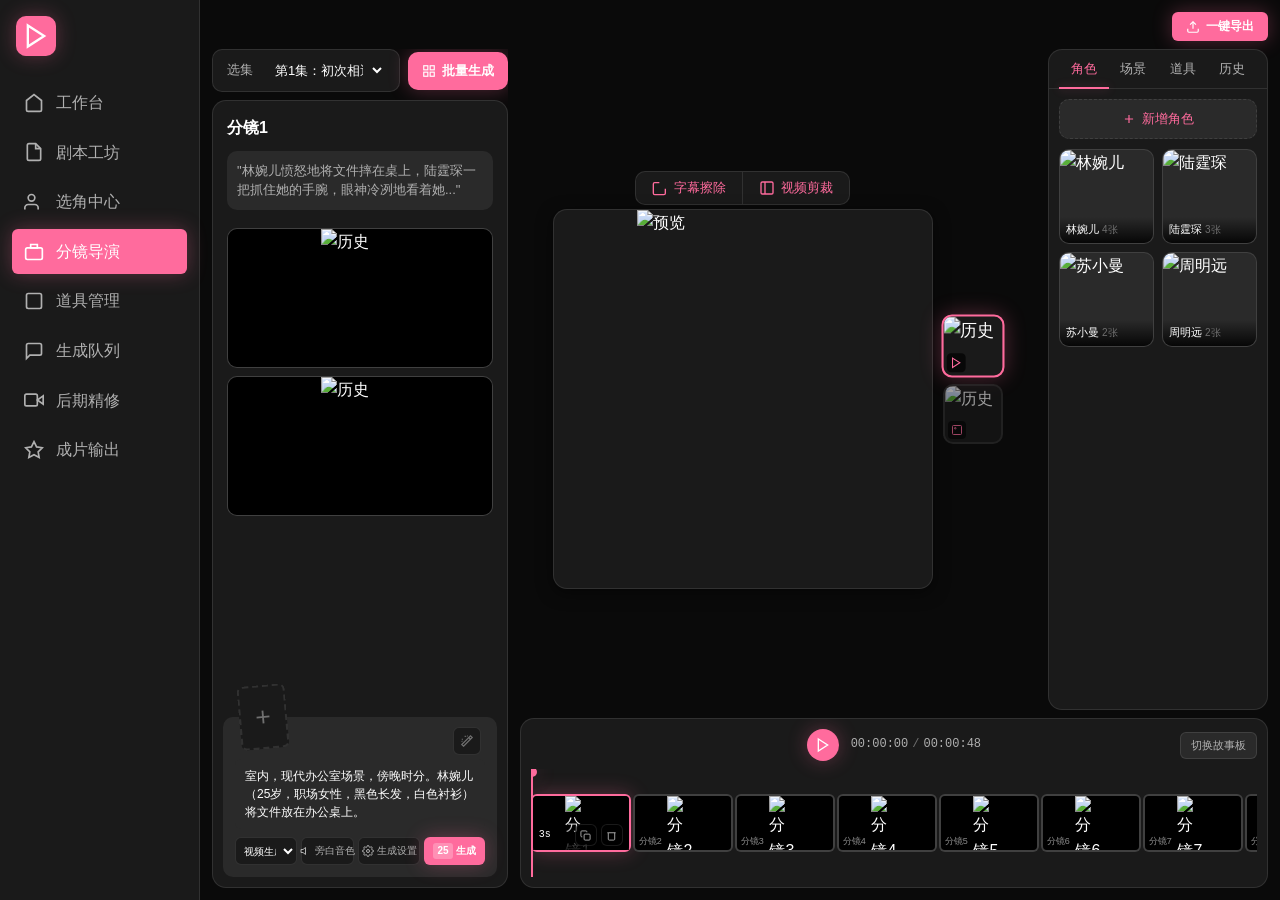
==== commit 6895d99f: "fix: 修复参考素材名称追加问题，时间格式改为HH:MM:SS" ====
--- a/index.html
+++ b/index.html
@@ -223,9 +223,9 @@
               <svg width="20" height="20" viewBox="0 0 24 24" fill="none" stroke="currentColor" stroke-width="2"><polygon points="5 3 19 12 5 21 5 3"/></svg>
             </button>
             <div class="time-info">
-              <span class="current-time" id="currentTimeDisplay">00:00</span>
+              <span class="current-time" id="currentTimeDisplay">00:00:00</span>
               <span class="time-separator">/</span>
-              <span class="total-time">01:23</span>
+              <span class="total-time">00:01:23</span>
             </div>
             <button class="switch-view-btn" id="switchViewBtn">切换故事板</button>
           </div>
--- a/director-dark-styles.css
+++ b/director-dark-styles.css
@@ -654,3 +654,24 @@
 @media (max-width: 1400px) { :root { --left-panel-pct: 28%; } .right-panel { width: 220px; } .preview-main { max-width: 380px; } }
 @media (max-width: 1200px) { :root { --left-panel-pct: 30%; } .right-panel { width: 200px; } .preview-main { max-width: 340px; } }
 @media (min-width: 1920px) { .right-panel { width: 280px; } .preview-main { max-width: 520px; } }
+
+/* ========== 拖拽排序样式 ========== */
+.timeline-shot.drag-over {
+  border-color: var(--primary);
+  box-shadow: 0 0 20px var(--primary-glow);
+  transform: scale(1.05);
+}
+
+.storyboard-card.drag-over {
+  border-color: var(--primary);
+  box-shadow: 0 0 20px var(--primary-glow);
+  transform: scale(1.05);
+}
+
+.timeline-shot[draggable="true"]:hover {
+  cursor: move;
+}
+
+.storyboard-card[draggable="true"]:hover {
+  cursor: move;
+}
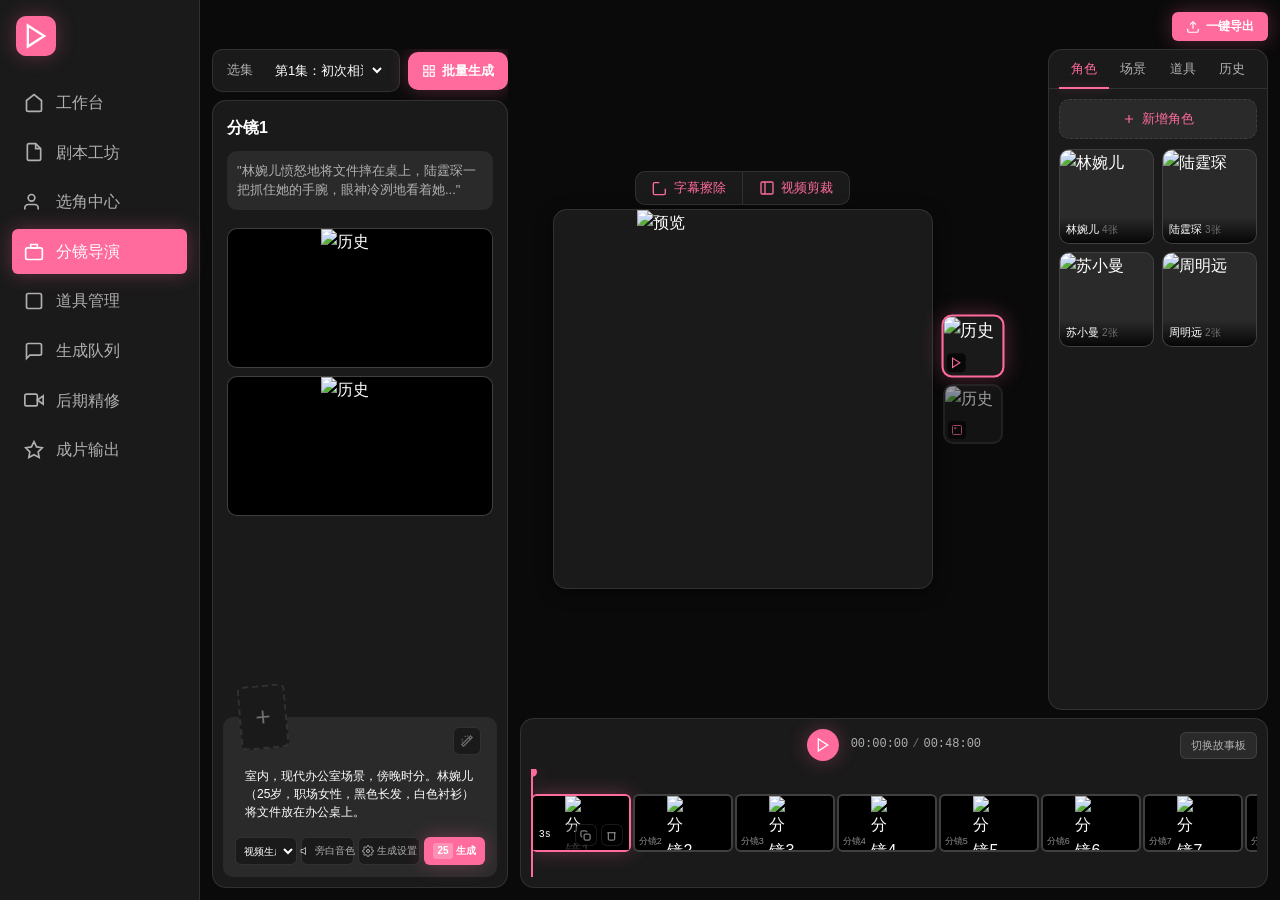
==== commit 5c201526: "fix: 时间格式改为MM:SS:MS（分钟:秒:毫秒）" ====
--- a/index.html
+++ b/index.html
@@ -225,7 +225,7 @@
             <div class="time-info">
               <span class="current-time" id="currentTimeDisplay">00:00:00</span>
               <span class="time-separator">/</span>
-              <span class="total-time">00:01:23</span>
+              <span class="total-time">01:23:00</span>
             </div>
             <button class="switch-view-btn" id="switchViewBtn">切换故事板</button>
           </div>
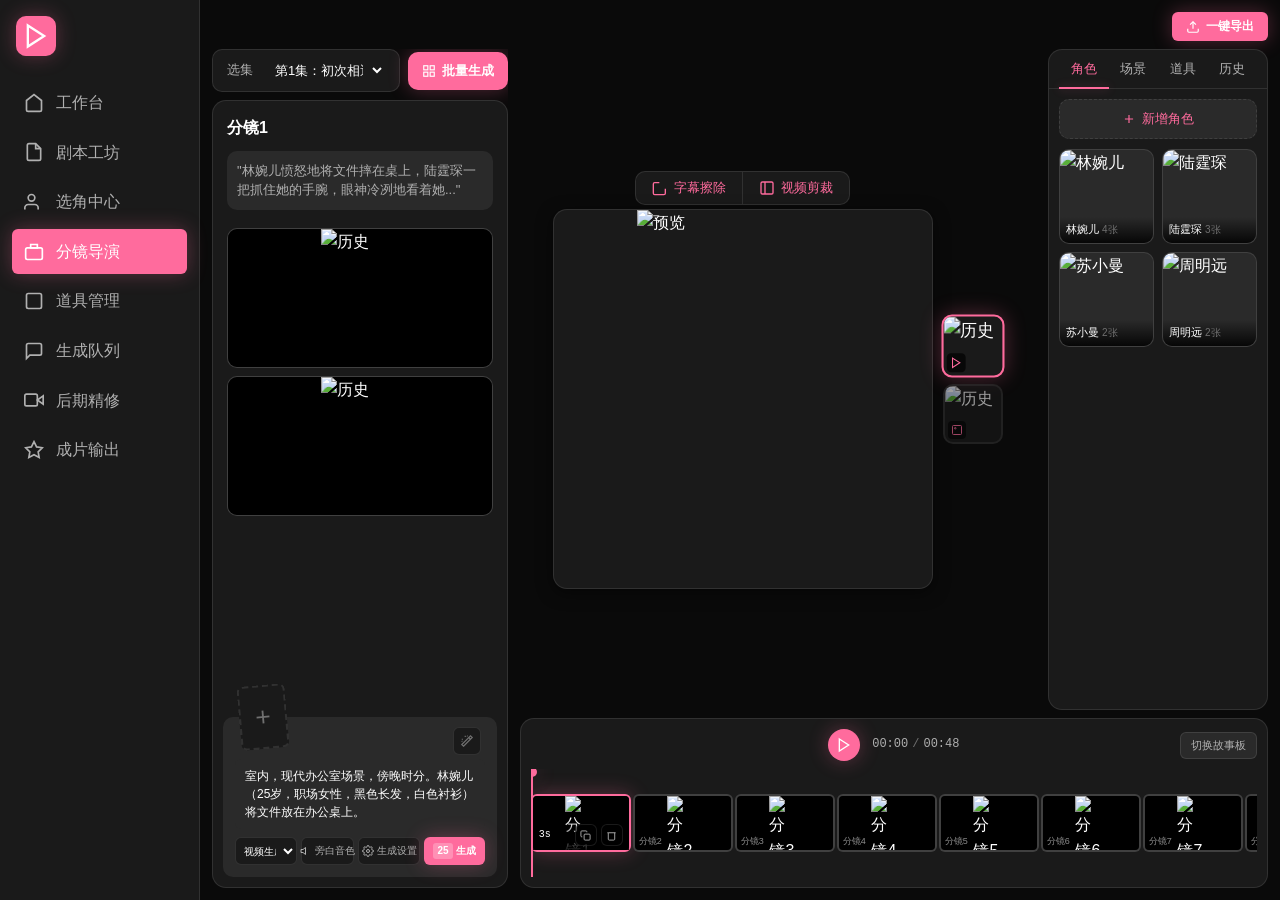
==== commit e4c8b53c: "fix: 时间格式改回MM:SS，四舍五入到整秒" ====
--- a/index.html
+++ b/index.html
@@ -223,9 +223,9 @@
               <svg width="20" height="20" viewBox="0 0 24 24" fill="none" stroke="currentColor" stroke-width="2"><polygon points="5 3 19 12 5 21 5 3"/></svg>
             </button>
             <div class="time-info">
-              <span class="current-time" id="currentTimeDisplay">00:00:00</span>
+              <span class="current-time" id="currentTimeDisplay">00:00</span>
               <span class="time-separator">/</span>
-              <span class="total-time">01:23:00</span>
+              <span class="total-time">01:23</span>
             </div>
             <button class="switch-view-btn" id="switchViewBtn">切换故事板</button>
           </div>
